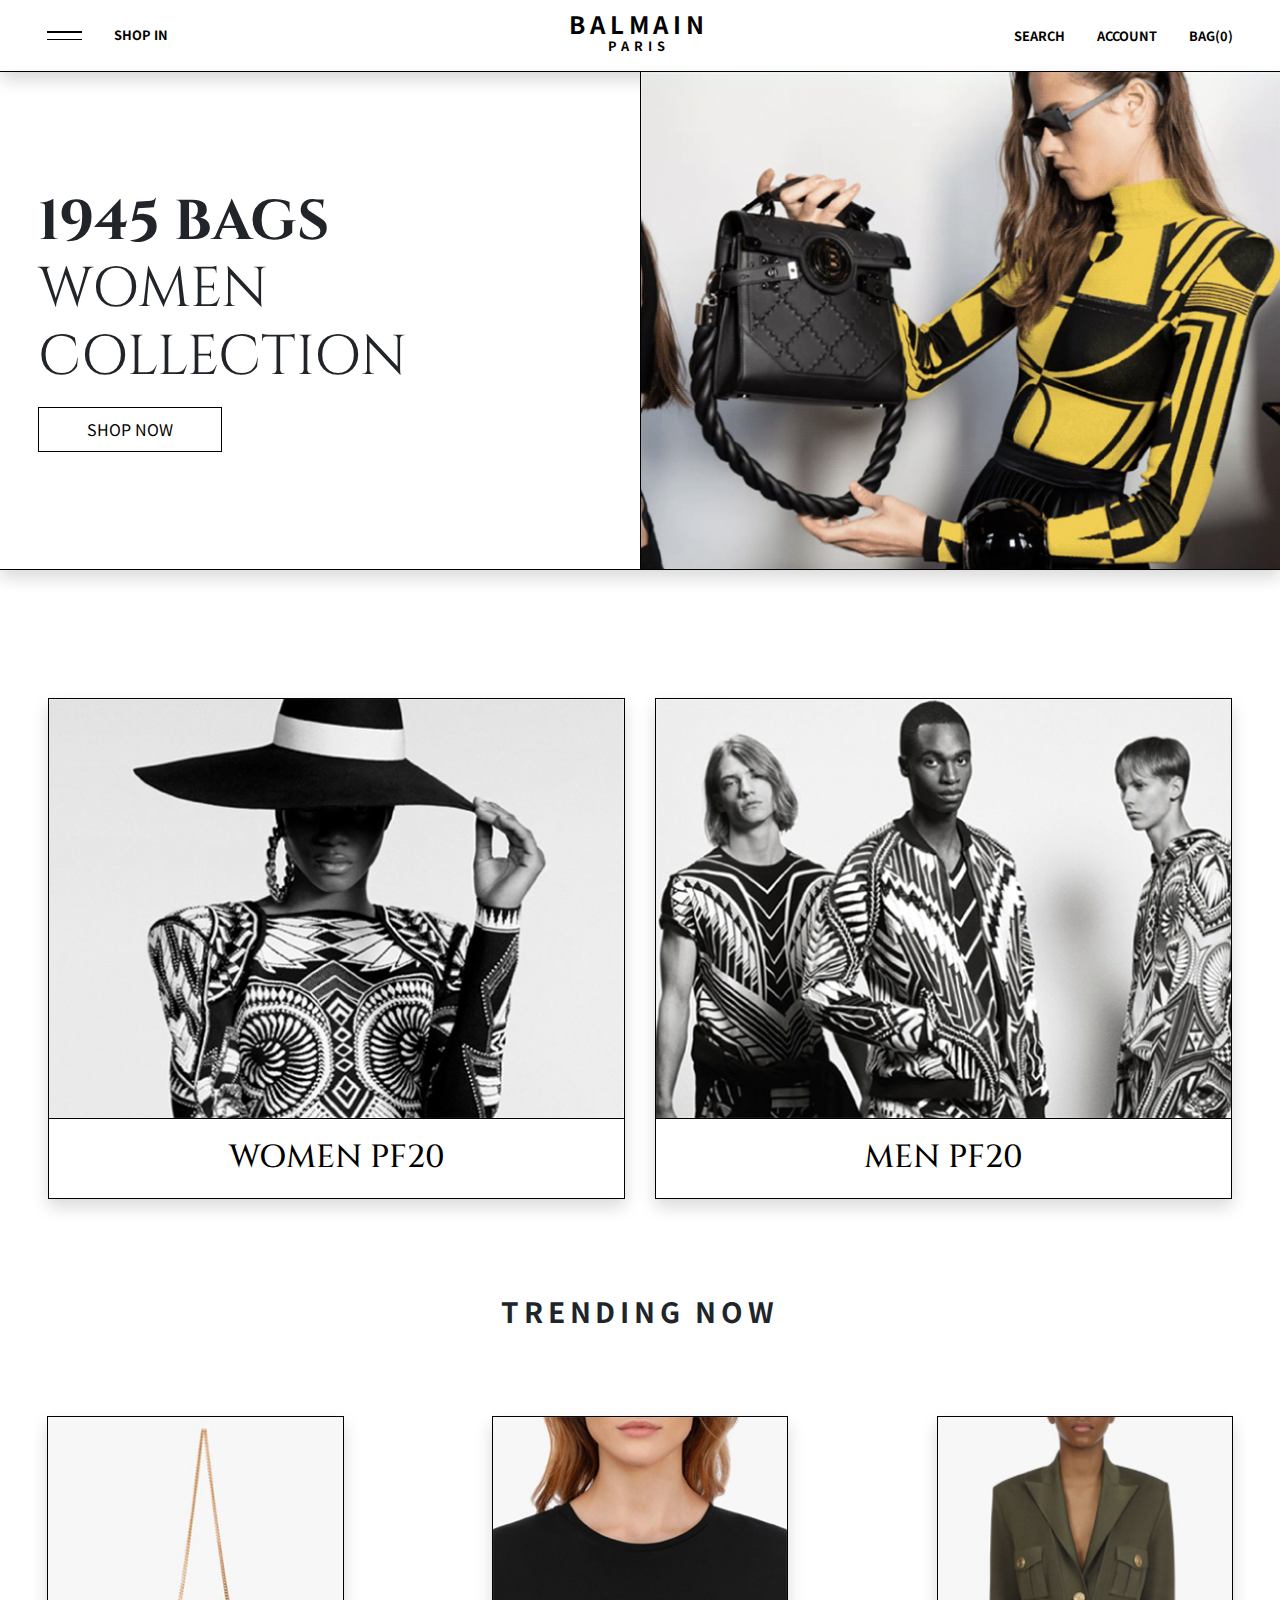
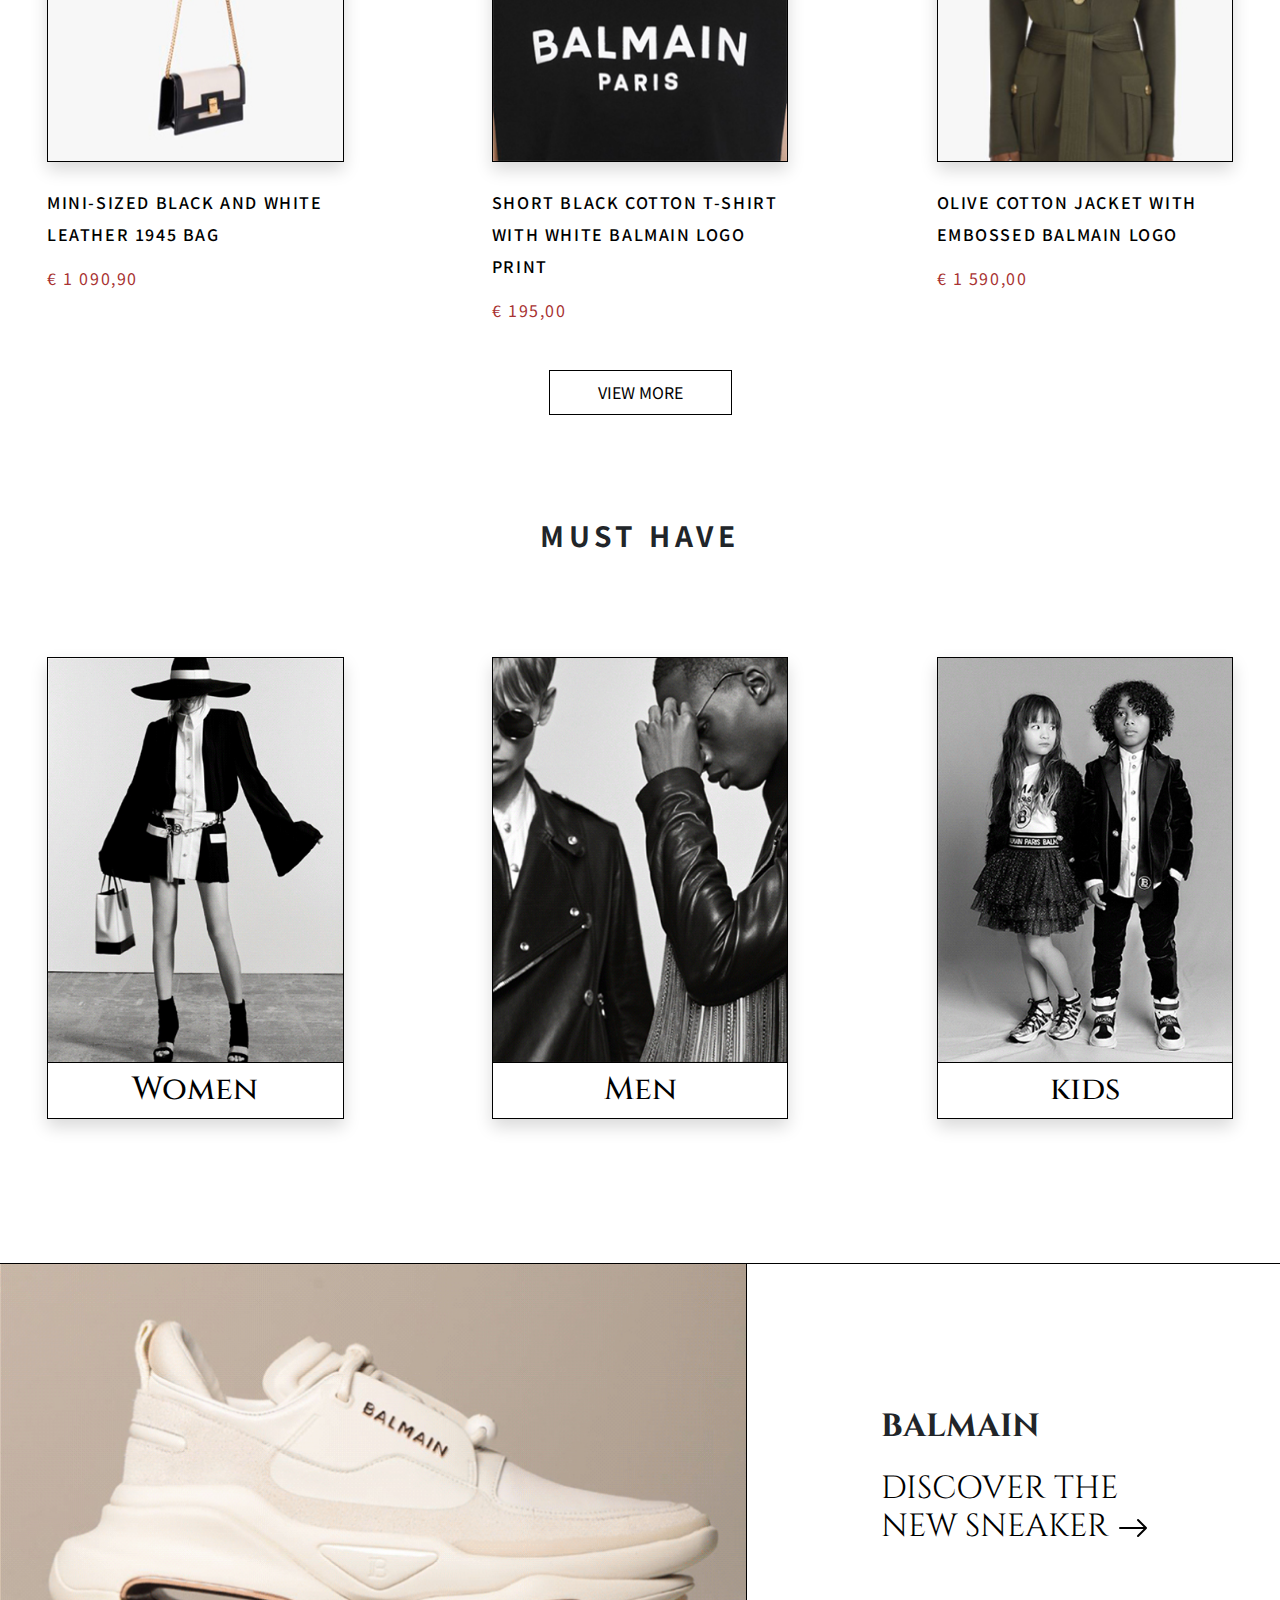
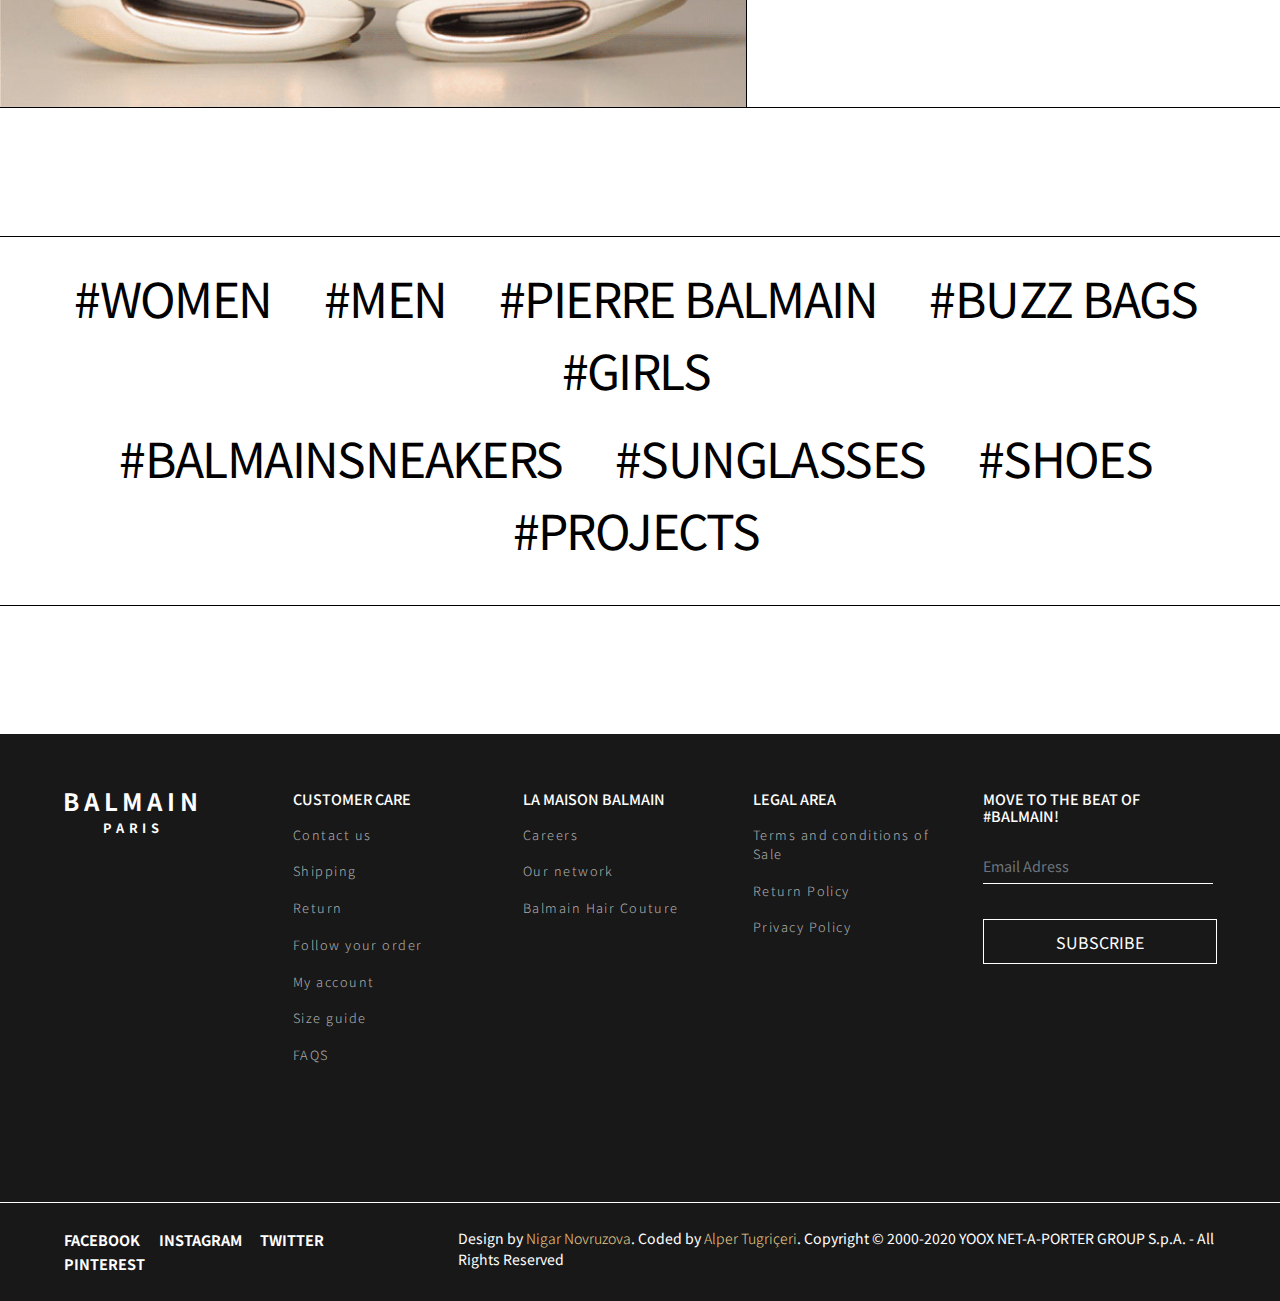
==== index.html @ d313eb2b "first commit" ====
<!DOCTYPE html>
<html lang="en">

<head>
 <meta charset="UTF-8">
 <meta name="viewport" content="width=device-width, initial-scale=1.0">
 <!-- CSS Links Start -->
 <link rel="stylesheet" href="css/custom/bootstrap.css">
 <link rel="stylesheet" href="css/style.css">
 <!-- CSS Links End -->
 <!-- Font Links Start -->
 <link rel="preconnect" href="https://fonts.gstatic.com">
 <link href="https://fonts.googleapis.com/css2?family=Noto+Sans+JP:wght@300;400;700&display=swap" rel="stylesheet">
 <link rel="stylesheet" href="https://use.fontawesome.com/releases/v5.15.1/css/all.css">
 <link rel="preconnect" href="https://fonts.gstatic.com">
 <link href="https://fonts.googleapis.com/css2?family=Cinzel:wght@400;700&display=swap" rel="stylesheet">
 <!-- Font Links Start -->
 <title>Balmain Paris</title>
</head>

<body>
  <!-- Header Start -->
  <header>
    <!-- Navigation Start -->
    <nav class="navbar navbar-expand-lg d-flex justify-content-between text-uppercase border-bottom shadow py-2">
      <div class="container-fluid">
        <ul class="nav">
          <li class="nav-item toggle">
            <a href="#" class="nav-link" onclick="togglerX(this)">
            <!-- TOGGLE -->
            <div class="bar-1"></div>
            <div class="bar-2"></div>
            </a>
          </li>
          <li class="nav-item d-none d-lg-block d-xl-block">
            <a href="#" class="nav-link">
            shop in
            </a>
          </li>
        </ul>
        <div class="d-flex">
          <a class="navbar-brand text-center font-weight-bold logo mr-0 ml-lg-5 pl-lg-5" href="index.html">
          Balmain
          <p class="logo-paris mb-0">
          Paris
          </p>
          </a>
        </div>
        <ul class="nav">
          <li class="nav-item d-none d-lg-block d-xl-block">
            <a href="#" class="nav-link">
            search
            </a>
          </li>
          <li class="nav-item d-none d-lg-block d-xl-block">
            <a href="#" class="nav-link">
            account
            </a>
          </li>
          <li class="nav-item d-none d-lg-block d-xl-block">
            <a href="#" class="nav-link">
            bag(0)
            </a>
          </li>
          <li class="nav-item d-lg-none d-xl-none">
            <a href="#" class="nav-link">
            <i class="fas fa-2x fa-search"></i>
            </a>
          </li>
        </ul>
      </div>
    </nav>
    <!-- Navigation End -->
  </header>
  <!-- Header End -->
   <!-- Women & Men Collections Start -->
   <section class="container-fluid">
     <div class="row bag-collection shadow">
       <article class="col-md-6 align-self-center collection-content">
         <h1 class="display-4 font-weight-bold text-left">
         1945 BAGS
         <p class="display-4">
         WOMEN COLLECTION
         </p>
         </h1>
         <button class="shop-now text-uppercase">
         Shop Now
         </button>
       </article>
       <article class="col-md-6 mx-0 px-0">
         <img class="w-100 img-fluid" src="img/bag-collection.jpg" alt="">
       </article>
     </div>
     <!-- Women & Men Collections Start -->
     <div class="card-deck text-center text-uppercase my-5">
       <div class="card ml-md-5 shadow card-pf">
         <img src="img/women.jpg" class="card-img-top" alt="Women">
         <div class="card-body">
           <h2 class="card-title mb-0">
           <a href="#">
           Women pf20
           </a>
           </h2>
         </div>
       </div>
       <div class="card mr-md-5 shadow card-pf">
         <img src="img/men.jpg" class="card-img-top" alt="Men">
         <div class="card-body">
           <h2 class="card-title mb-0">
           <a href="#">
           Men pf20
           </a>
           </h2>
         </div>
       </div>
     </div>
     <!-- Women & Men Collections End -->

     <!-- Products Card Deck Start -->
     <div class="row justify-content-center mt-5 pt-5">
       <div class="col-12 text-center">
         <p class="h3 font-weight-bold trending">
         TRENDING NOW
         </p>
       </div>
     </div>
     <div class="row d-flex justify-content-between mx-md-4 px-md-2 mt-5">
       <div class="col-md-3 p-0 mx-5 mx-sm-0">
         <img src="img/products/leather-bag-1.jpg" class="product w-100 img-fluid shadow" alt="bag">
         <a href="" class="link">
         <p class="text-uppercase product-title">
         mini-sized black and white leather 1945 bag
         </p>
         </a>
         <span class="price">
         € 1 090,90
         </span>
       </div>
       <div class="col-md-3 p-0 mx-5 mx-sm-0">
         <img src="img/products/cotton-black-1.jpg" class="product w-100 img-fluid shadow" alt="t-shirt">
         <a href="" class="link">
         <p class="text-uppercase product-title">
         short black cotton t-shirt with white balmain logo print
         </p>
         </a>
         <span class="price">
         € 195,00
         </span>
       </div>
       <div class="col-md-3 p-0 mx-5 mx-sm-0">
         <img src="img/products/olive-jacket-1.jpg" class="product w-100 img-fluid shadow" alt="jacket">
         <a href="" class="link">
         <p class="text-uppercase product-title">
         olive cotton jacket with embossed balmain logo
         </p>
         </a>
         <span class="price">
         € 1 590,00
         </span>
       </div>
       <div class="col-12 text-center mt-5">
         <form action="./dresses.html">
           <button type="submit" class="view-more text-uppercase">
           View More
           </button>
         </form>
       </div>
     </div>
     <!-- Products Card Deck End -->
     <!-- Must Have Start -->
     <div class="row justify-content-center mt-5 pt-5">
       <div class="col-12 text-center">
         <p class="h3 font-weight-bold trending mt-2 pb-5">
         MUST HAVE
         </p>
       </div>
     </div>
     <div class="row d-flex justify-content-between mx-md-4 px-md-2 mt-5 text-center mb-5">
       <div class="col-md-3 p-0 mx-5 mx-sm-0 categories shadow">
         <img src="img/categories/women.jpg" class="w-100 img-fluid category-img" alt="bag">
         <h2 class="card-title my-2">
         <a href="#">
         Women
         </a>
      </h2>
     </div>
     <div class="col-md-3 p-0 mx-5 mx-sm-0 categories shadow">
       <img src="img/categories/men.jpg" class="w-100 img-fluid category-img" alt="t-shirt">
       <h2 class="card-title my-2">
       <a href="#">
       Men
       </a>
       </h2>
     </div>
     <div class="col-md-3 p-0 mx-5 mx-sm-0 categories shadow">
       <img src="img/categories/kids.jpg" class="w-100 img-fluid category-img" alt="jacket">
       <h2 class="card-title my-2">
       <a href="#">
       kids
       </a>
       </h2>
     </div>
     <!-- Must Have End -->
   </section>
   <!-- Section End -->

   <!-- Sneakers Start -->
   <section class="container-fluid py-5 my-5">
     <div class="row sneaker-collection my-5">
       <article class="col-md-7 mx-0 px-0">
         <img class="w-100 img-fluid sneaker-img" src="img/products/sneaker.jpg" alt="">
       </article>
       <article class="col-md-5 align-self-center collection-content">
         <h2 class="display-5 font-weight-bold text-left mx-5 px-5">
         BALMAIN
         <a class="sneaker-link" href="#">
         <p class="display-5 font-weight-normal mt-4">
         DISCOVER THE NEW SNEAKER
         <svg width="1em" height="1em" viewBox="0 0 16 16" class="bi bi-arrow-right" fill="currentColor"
         xmlns="http://www.w3.org/2000/svg">
         <path fill-rule="evenodd"
         d="M1 8a.5.5 0 0 1 .5-.5h11.793l-3.147-3.146a.5.5 0 0 1 .708-.708l4 4a.5.5 0 0 1 0 .708l-4 4a.5.5 0 0 1-.708-.708L13.293 8.5H1.5A.5.5 0 0 1 1 8z" />
         </svg>
         </p>
         </a>
         </h2>
       </article>
     </div>
     <!-- Sneakers End -->
     <!-- Hashtag Starts -->
     <div class="row mt-sm-5 hashtag-row py-4">
       <div class="col-12 text-center">
         <ul>
           <li class="hashtag-link">
             <a class="hashtags" href="#">
             #WOMEN
             </a>
           </li>
           <li class="hashtag-link">
             <a class="hashtags" href="#">
             #MEN
             </a>
           </li>
           <li class="hashtag-link">
             <a class="hashtags" href="#">
             #PIERRE BALMAIN
             </a>
           </li>
           <li class="hashtag-link">
             <a class="hashtags" href="#">
             #BUZZ BAGS
             </a>
           </li>
           <li class="hashtag-link">
             <a class="hashtags" href="#">
             #GIRLS
             </a>
           </li>
         </ul>
       </div>
       <div class="col-12 text-center">
         <ul>
           <li class="hashtag-link">
             <a class="hashtags" href="#">
             #BALMAINSNEAKERS
             </a>
           </li>
           <li class="hashtag-link">
             <a class="hashtags" href="#">
             #SUNGLASSES
             </a>
           </li>
           <li class="hashtag-link">
             <a class="hashtags" href="#">
             #SHOES
             </a>
           </li>
           <li class="hashtag-link">
           <a class="hashtags" href="#">
           #PROJECTS
           </a>
           </li>
         </ul>
       </div>
     </div>
   </section>
   <!-- Hashtag Starts -->
   <div class="bg-dark px-5"><!-- Footer Background -->
     <!-- Footer Start -->
     <footer class="container-fluid py-2">
       <div class="row text-white">
         <div class="col-12 col-md">
           <a class="font-weight-bold logo text-white text-uppercase" href="index.html">
           Balmain
           <p class="logo-paris ml-4 pl-3">
           Paris
           </p>
           </a>
       </div>
       <div class="col-6 col-md">
         <h5 class="footer-title">
         CUSTOMER CARE
         </h5>
         <ul class="list-unstyled text-small">
           <li>
             <a class="text-muted footer-link" href="#">
             Contact us
             </a>
           </li>
           <li>
             <a class="text-muted footer-link" href="#">
             Shipping
             </a>
           </li>
           <li>
             <a class="text-muted footer-link" href="#">
             Return
             </a>
           </li>
           <li>
             <a class="text-muted footer-link" href="#">
             Follow your order
             </a>
           </li>
           <li>
             <a class="text-muted footer-link" href="#">
             My account
             </a>
           </li>
           <li>
             <a class="text-muted footer-link" href="#">
             Size guide
             </a>
           </li>
           <li>
             <a class="text-muted footer-link" href="#">
             FAQS
             </a>
           </li>
         </ul>
       </div>
       <div class="col-6 col-md">
         <h5 class="footer-title">
         LA MAISON BALMAIN
         </h5>
         <ul class="list-unstyled text-small">
           <li>
             <a class="text-muted footer-link" href="#">
             Careers
             </a>
           </li>
           <li>
             <a class="text-muted footer-link" href="#">
             Our network
             </a>
           </li>
           <li>
             <a class="text-muted footer-link" href="#">
             Balmain Hair Couture
             </a>
           </li>
         </ul>
       </div>
       <div class="col-6 col-md">
         <h5 class="footer-title">
         LEGAL AREA
         </h5>
         <ul class="list-unstyled text-small">
           <li>
             <a class="text-muted footer-link" href="#">
             Terms and conditions of Sale
             </a>
           </li>
           <li>
             <a class="text-muted footer-link" href="#">
             Return Policy
             </a>
           </li>
           <li>
             <a class="text-muted footer-link" href="#">
             Privacy Policy
             </a>
           </li>
         </ul>
       </div>
       <div class="col-12 col-md">
         <h5 class="footer-title">
         MOVE TO THE BEAT OF #BALMAIN!
         </h5>
         <ul class="list-unstyled text-small">
           <li>
             <input type="email" class="form-control mail-box bg-transparent border-0" id="exampleInputEmail1" aria-describedby="emailHelp" placeholder="Email Adress">
           </li>
           <li>
             <button class="subscribe text-uppercase mt-4">
             subscribe
             </button>
           </li>
         </ul>
       </div>
     </div>
   </footer><!-- Footer End -->
 </div>
 <div class="container-fluid bg-dark overflow-hidden">
   <div class="row social-links-row px-5 pb-3">
     <div class="col-sm-4 pl-0 ml-0 mb-2 pt-2">
       <ul class="m-0 p-0 pl-3">
         <li class="social-links">
           <a class="social-link" href="#">
           FACEBOOK
           </a>
         </li>
         <li class="social-links">
           <a class="social-link" href="#">
           INSTAGRAM
           </a>
         </li>
        <li class="social-links">
          <a class="social-link" href="#">
          TWITTER
          </a>
        </li>
        <li class="social-links">
          <a class="social-link" href="#">
          PINTEREST
          </a>
        </li>
      </ul>
    </div>
    <div class="col pt-2">
      <p class="credit-text">
      <small>
      Design by <a class="credit" href="https://www.behance.net/gallery/105937513/Balmain-Redesign-concept" target="_blank">Nigar Novruzova</a>. 
      Coded by <a class="credit" href="https://github.com/Atugriceri" target="_blank">Alper Tugriçeri</a>. Copyright © 2000-2020 YOOX NET-A-PORTER GROUP S.p.A. - All Rights Reserved
      </small>
      </p>
    </div>
  </div>
</div>


  <!-- JS Scripts Start -->
  <script src="js/app.js"></script>
  <script src="js/jquery-3.5.1.slim.min.js"></script>
  <script src="js/bootstrap.bundle.min.js"></script>
  <!-- JS Scripts End -->
</body>

</html>
---- css/style.css ----
/*------ Header Settings Start ------*/

.border-bottom {
    border-bottom: 0.10rem solid rgba(0, 0, 0, 1) !important;
}

.logo {
    font-size: 1.5rem;
    letter-spacing: 0.3rem;
    line-height: 21px;
}

.logo-paris {
    font-size: 0.8rem;
    line-height: 24px;
}

.logo:hover {
    color: rgba(0, 0, 0, 0.8);
}

.nav-link {
    font-size: 0.8rem;
    font-weight: 700;
}

.fa-search {
    -webkit-text-stroke: 2px white;
}

.bar-1, .bar-2 {
    width: 35px;
    height: 0.094rem;
    background-color: #000;
    margin: 6px 0;
    transition: 0.5s ease;
}

.toggler {
    display: inline-block;
    cursor: pointer;
}

.change .bar-1 {
    transform: rotate(-45deg) translateX(-7px) translateY(-2px);
}

.change .bar-2 {
    transform: rotate(45deg) translateX(-8px) translateY(2px);
}

/*------ Header Settings End ------*/

/* Bag Collection Section Start */

.bag-collection {
    border-bottom: 0.10rem solid rgba(0, 0, 0, 1);
}

.collection-content {
    padding-left: 3%;
}

.col-md-6 > .img-fluid {
    border-left: 0.10rem solid rgba(0, 0, 0, 1) !important;
}

.shop-now {
    background-color: transparent;
    border: 0.10rem solid rgba(0, 0, 0, 1) !important;
    padding: 0.6rem 3rem;
    transition: ease-out 0.5s;
    outline: none;
    box-shadow: inset 0 0 0 0 rgb(red, green, blue);
}

.shop-now:hover {
    box-shadow: inset 0 0 0 160px #000;
    transition: ease-out 1.5s;
    color: #fff;
}

/* Bag Collection Section End */

/* Women & Men Collections Settings Start */

.card-img-top {
    border-bottom: 0.10rem solid rgba(0, 0, 0, 1);
}

.card-deck {
    margin-top: 8rem !important;
}

/* Women & Men Collections Settings End */

/* Products Card Deck Settings Start */

.trending {
    letter-spacing: 0.3rem;
}

.product {
    border: 0.10rem solid rgba(0, 0, 0, 1);
    margin-top: 2rem;
}

.price {
    color: #a83232;
    letter-spacing: 0.1rem;
}

.product-title {
    font-size: 1rem;
    font-weight: 500;
    margin-top: 1.5rem;
    letter-spacing: 0.1rem;
    line-height: 2rem;
}

.view-more {
    background-color: transparent;
    border: 0.10rem solid rgba(0, 0, 0, 1) !important;
    padding: 0.6rem 3rem;
    transition: ease-out 0.5s;
    outline: none;
    box-shadow: inset 0 0 0 0 rgb(red, green, blue);
}

.view-more:hover {
    box-shadow: inset 0 300px 0 0 #000;
    transition: ease-out 1.5s;
    color: #fff;
}

.link:hover {
    text-decoration: underline;
}

.img-link:hover {
    cursor: pointer;
}

/* Products Card Deck Settings End */

/* Categories Settings Start */

.categories {
    border: 0.10rem solid rgba(0, 0, 0, 1);
}

.category-img {
    border-bottom: 0.10rem solid rgba(0, 0, 0, 1);
}

/* Categories Settings End */

/* Sneakers Setting Start */

.sneaker-collection {
    border-top: 0.10rem solid rgba(0, 0, 0, 1);
    border-bottom: 0.10rem solid rgba(0, 0, 0, 1);
}

.sneaker-img {
    border-right: 0.10rem solid rgba(0, 0, 0, 1);
}

.sneaker-link:hover {
    text-decoration: none;
    color: rgba(0, 0, 0, 0.7);
}

/* Sneakers Settings End */

/* Hashtag Settings End */

.hashtags {
    font-size: 48px;
    letter-spacing: -0.1rem;
    list-style: none;
    display: block;
}

.hashtag-link {
    display: inline-block;
    margin-right: 4%;
    transition: ease-out .04s;
}

.hashtag-link:hover {
    transition: ease-out 1.5s;
}

.hashtag-row {
    border-top: 0.10rem solid rgba(0, 0, 0, 1);
    border-bottom: 0.10rem solid rgba(0, 0, 0, 1);
    margin-top: 8rem !important;
}

/* Hashtag Settings End */

/*------ Footer Start ------*/

footer {
    margin-top: 5rem !important;
}

.credit-text {
    font-size: 1.1rem;
    line-height: 1.2rem;
    color: rgb(255, 255, 255);
}

.credit {
    color: #e7ca8a;
    font-weight: 300;
}

.credit:hover {
    font-weight: 300;
}

.footer-title {
    font-family: 'Noto Sans JP', sans-serif;
    font-size: 0.9rem;
}

.footer-link {
    display: block;
    margin: 1.1rem 0 !important;
    color: rgba(255, 255, 255, 0.658) !important;
    font-weight: 300;
    letter-spacing: 0.09rem;
    font-size: 0.8rem;
}

.footer-link:hover {
    color: rgba(255, 255, 255, 0.877) !important;
    font-weight: 300;
}

.col-md {
    margin-top: 3rem;
}

.mail-box {
    font-size: 0.9rem;
    border-bottom: 0.10rem solid rgb(255, 255, 255) !important;
    border-radius: unset;
    width: 14.4rem;
    color: white;
    margin-top: 1.5rem;
    margin-bottom: 0.7rem;
    padding-left: 0;
}

.filter-box {
    border-bottom: 2px solid #757575;
}

.filters {
    margin: 0 6%;
}

input[type="search"]::-webkit-search-cancel-button {
    -webkit-appearance: none;
    background-color: transparent;
  }

.dropdown-menu {
    background-color: #fff;
    border-radius: unset;
    border: 0.10rem solid #757575;;
}

.dropdown-toggle {
    margin-left: 45rem;
    color: #757575;
}

.filter-button {
    margin-left: 9rem !important;
}

.subscribe {
    background-color: transparent;
    border: 0.10rem solid rgb(255, 255, 255) !important;
    padding: 0.6rem 4.5rem;
    color: #fff;
    transition: ease-out 0.5s;
    outline: none;
    box-shadow: inset 0 0 0 0 rgb(red, green, blue);
}

.subscribe:hover {
    box-shadow: inset 0 0 0 160px #fff;
    transition: ease-out 1.2s;
    color: #000;
}

.social-link {
    font-size: 0.9rem;
    list-style: none;
    display: block;
    font-weight: 700;
    color: #fff;
}

.social-link:hover {
    color: rgba(255, 255, 255, 0.87);
}

.social-links {
    display: inline-block;
    margin-right: 4%;
}

.social-links-row {
    border-top: 0.10rem solid rgb(255, 255, 255);
    margin-top: 7rem !important;
    padding-top: 1rem;
}

/*------ Footer Start ------*/

/* Media Querys */

@media screen and (max-width: 576px) {

    * {
        padding: 0;
    }

    .collection-content {
        margin-top: 6rem;
        margin-bottom: 6rem;
    }

    .bag-collection {
        border: 0;
    }

    .col-md-6 > .img-fluid {
        border: 0.10rem solid rgba(0, 0, 0, 1) !important;
    }

    .card-pf {
        margin: 4rem 2.3rem;
    }

    .categories {
        margin: 4rem 2.3rem;
    }

    .categories:nth-child(1) {
        margin-top: 0rem;
    }

    .sneaker-img {
        border: 0.10rem solid rgba(0, 0, 0, 1);
    }

    .sneaker-collection {
        border: 0;
        margin-bottom: 0 !important;
    }

    .hashtags {
        font-size: 24px;
        letter-spacing: -0.1rem;
        list-style: none;
        display: block;
    }

    .hashtag-row {
        margin-top: 0 !important;
    }

}

/* Media Querys */
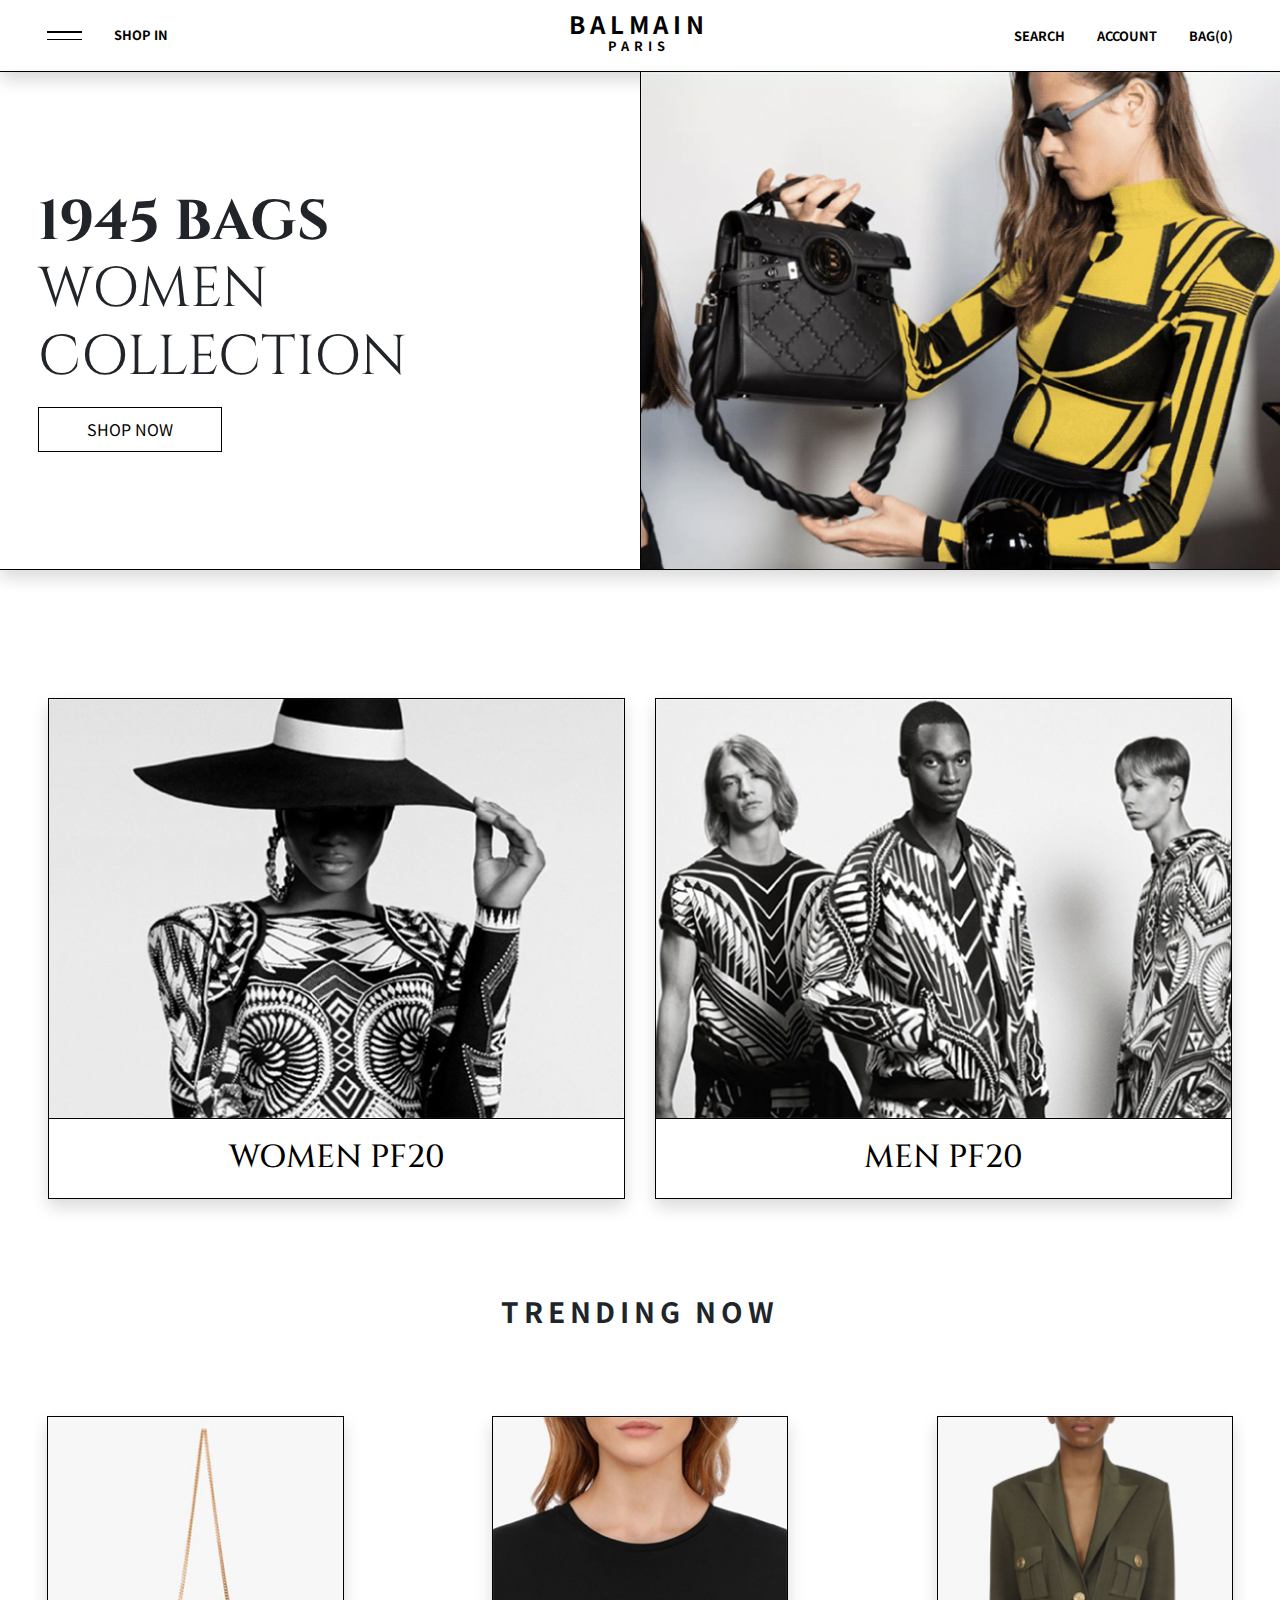
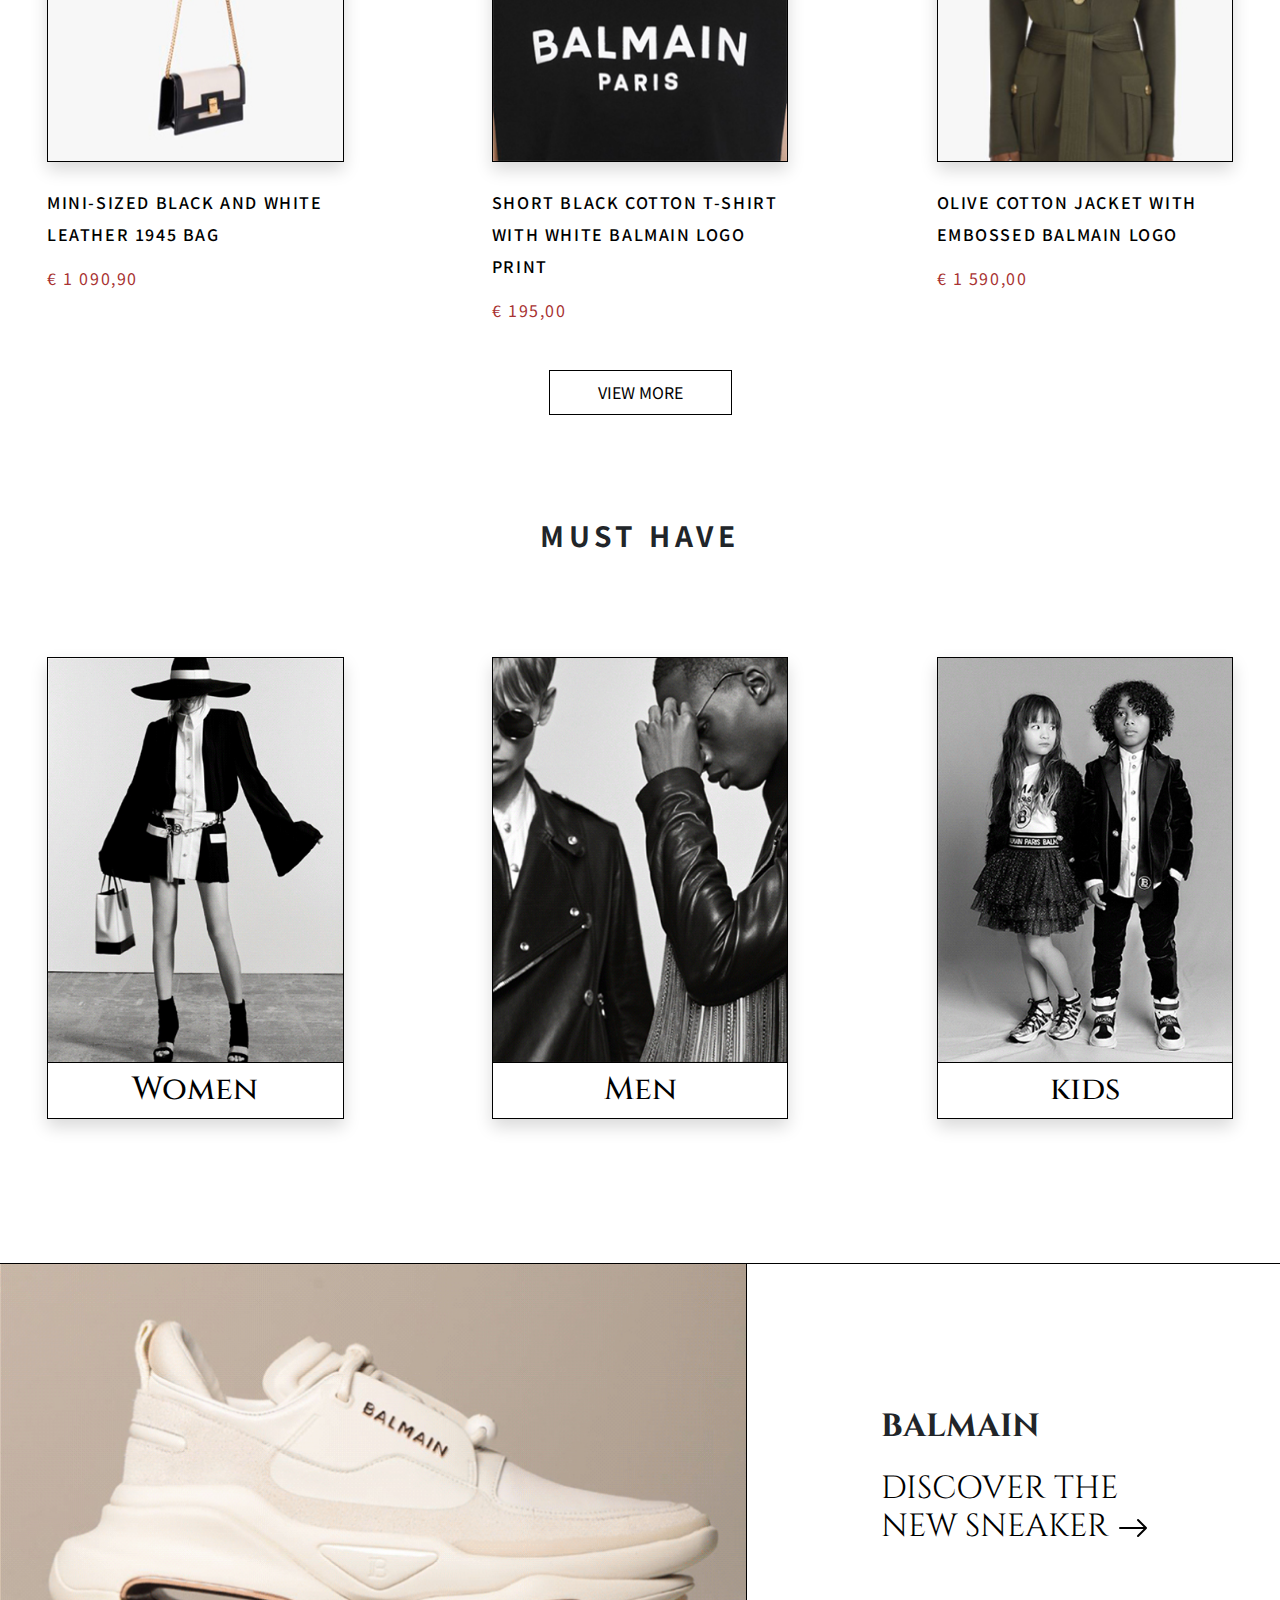
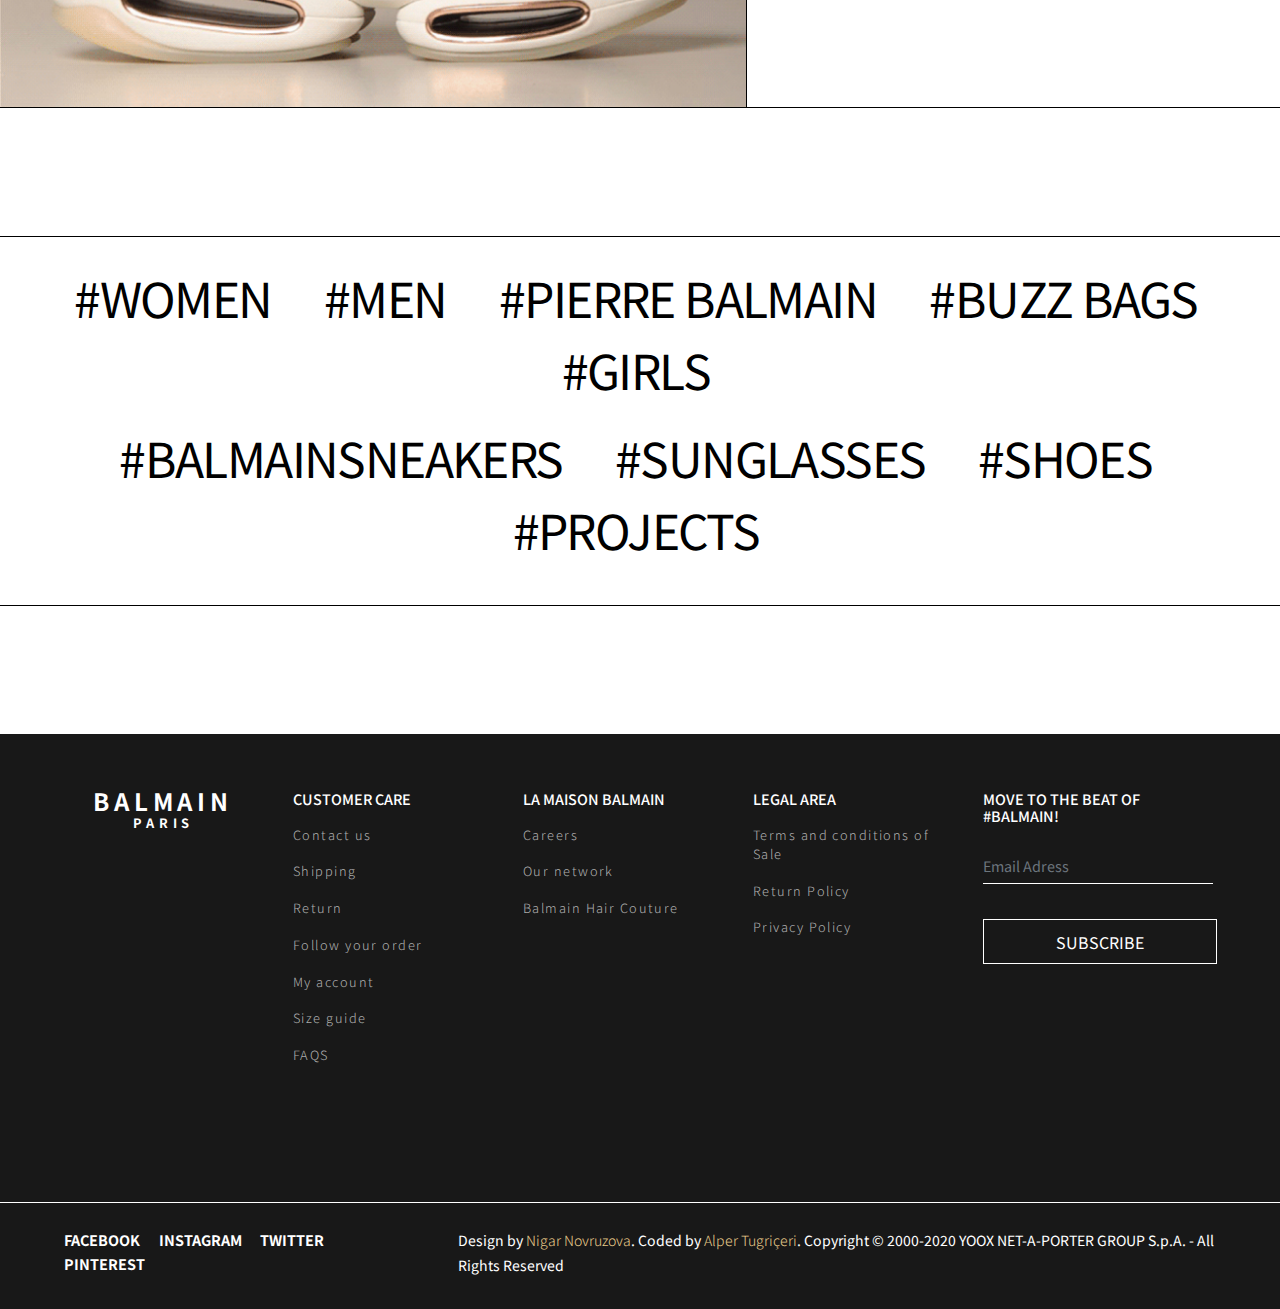
==== commit fb2d0bdf: "updated index.html" ====
--- a/index.html
+++ b/index.html
@@ -33,7 +33,7 @@
             </a>
           </li>
           <li class="nav-item d-none d-lg-block d-xl-block">
-            <a href="#" class="nav-link">
+            <a href="dresses.html" class="nav-link">
             shop in
             </a>
           </li>
@@ -289,7 +289,7 @@
      <!-- Footer Start -->
      <footer class="container-fluid py-2">
        <div class="row text-white">
-         <div class="col-12 col-md">
+         <div class="col-12 col-md d-flex justify-content-sm-center">
            <a class="font-weight-bold logo text-white text-uppercase" href="index.html">
            Balmain
            <p class="logo-paris ml-4 pl-3">
--- a/css/style.css
+++ b/css/style.css
@@ -208,7 +208,7 @@
 
 .credit-text {
     font-size: 1.1rem;
-    line-height: 1.2rem;
+    line-height: 1.5rem;
     color: rgb(255, 255, 255);
 }
 
